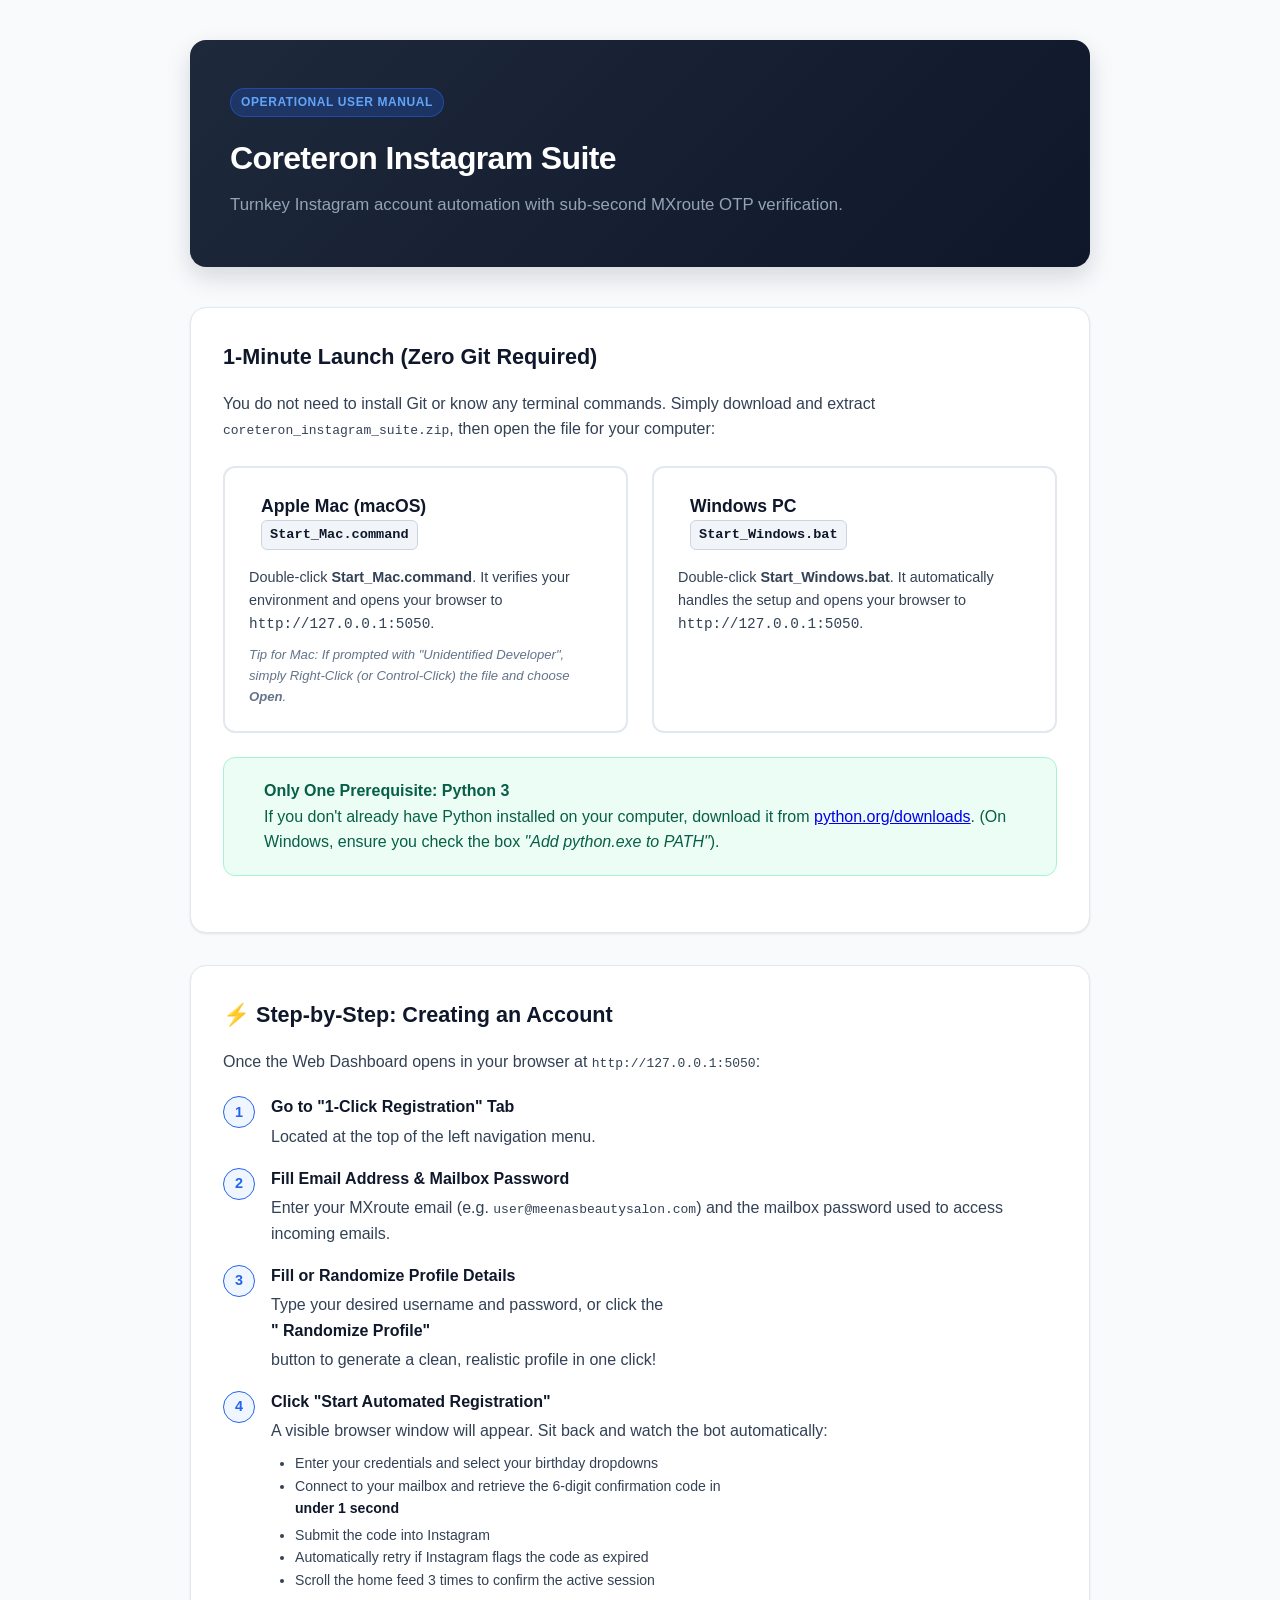
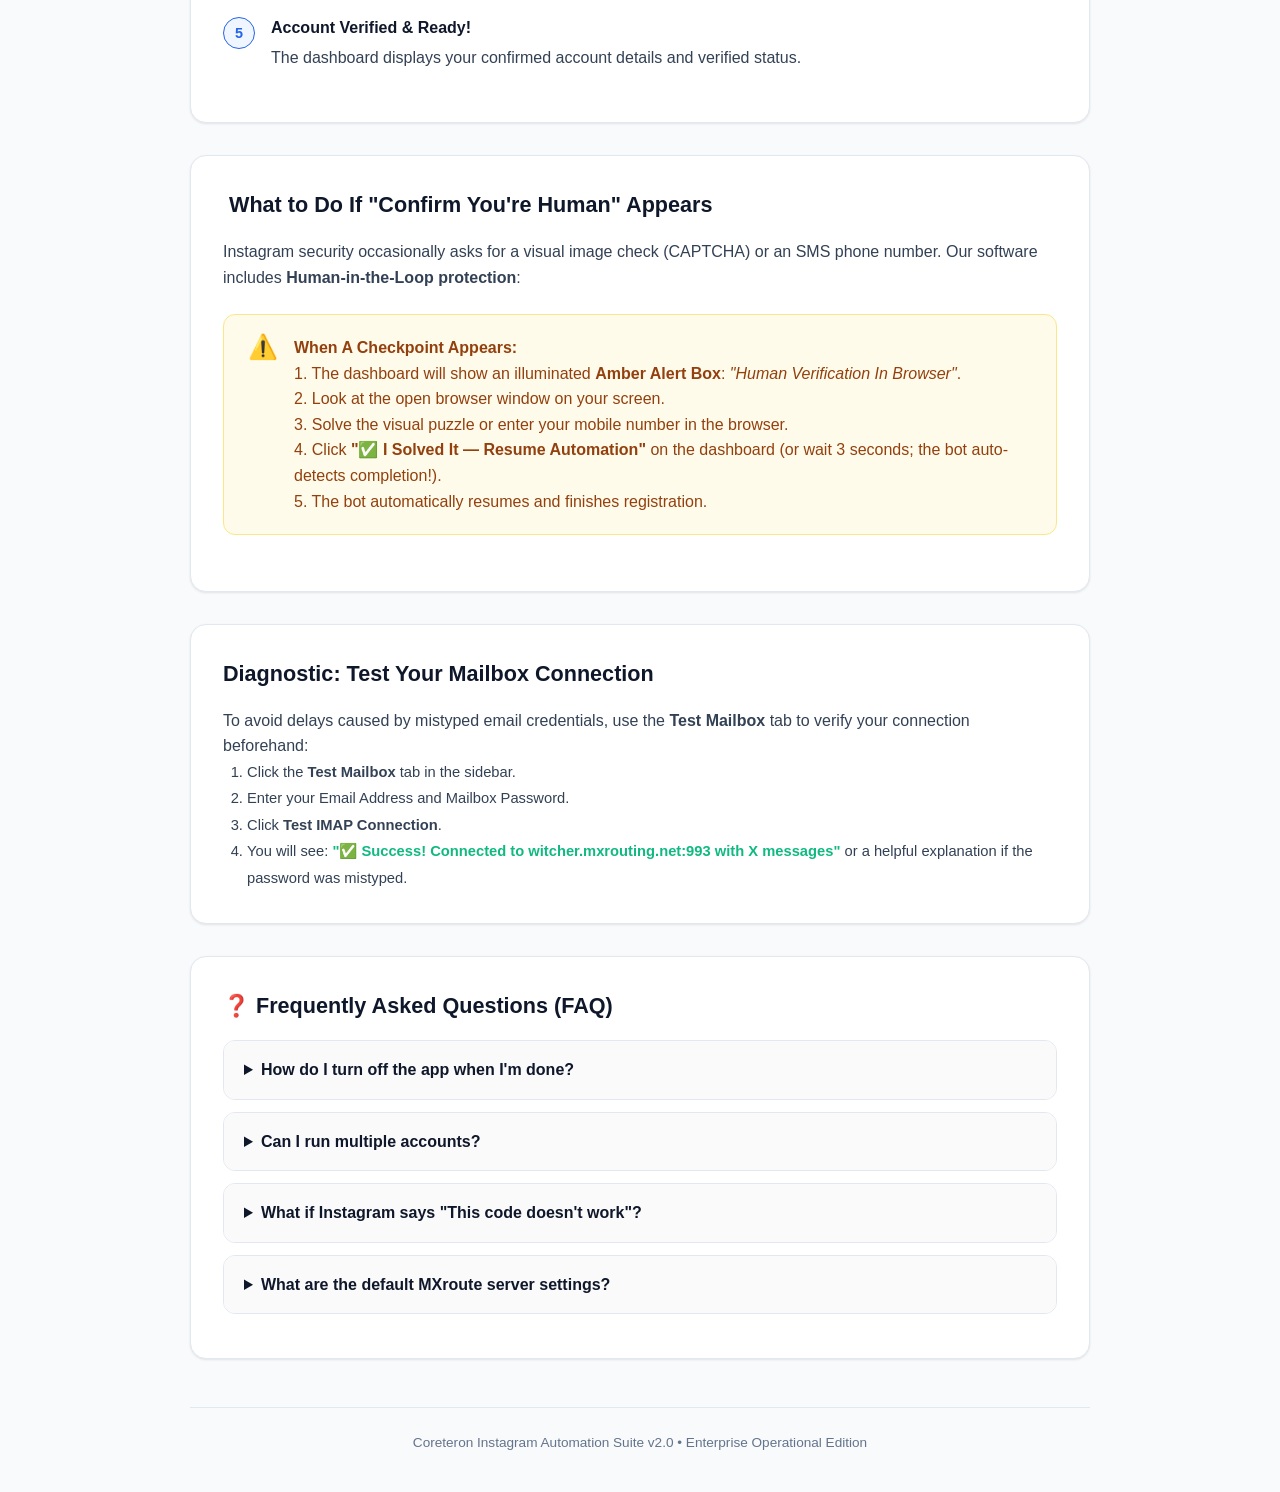
==== USER_GUIDE.html @ 6c60430a "Initial commit: Coreteron Instagram Suite v2.0" ====
<!DOCTYPE html>
<html lang="en">
<head>
    <meta charset="UTF-8">
    <meta name="viewport" content="width=device-width, initial-scale=1.0">
    <title>Coreteron Instagram Suite — Complete User Guide</title>
    <style>
        :root {
            --primary: #2563eb;
            --primary-dark: #1d4ed8;
            --primary-light: #eff6ff;
            --text-dark: #0f172a;
            --text-body: #334155;
            --text-muted: #64748b;
            --bg-page: #f8fafc;
            --bg-card: #ffffff;
            --border: #e2e8f0;
            --success: #10b981;
            --success-light: #ecfdf5;
            --warning: #f59e0b;
            --warning-light: #fffbeb;
            --radius-md: 12px;
            --radius-lg: 16px;
            --shadow-sm: 0 1px 3px rgba(0,0,0,0.06), 0 1px 2px rgba(0,0,0,0.04);
            --shadow-md: 0 4px 6px -1px rgba(0,0,0,0.07), 0 2px 4px -1px rgba(0,0,0,0.04);
        }

        * {
            box-sizing: border-box;
            margin: 0;
            padding: 0;
        }

        body {
            font-family: -apple-system, BlinkMacSystemFont, "Segoe UI", Roboto, Helvetica, Arial, sans-serif;
            background-color: var(--bg-page);
            color: var(--text-body);
            line-height: 1.6;
            padding: 2.5rem 1.5rem;
        }

        .container {
            max-width: 900px;
            margin: 0 auto;
        }

        .hero {
            background: linear-gradient(135deg, #1e293b, #0f172a);
            color: #ffffff;
            border-radius: var(--radius-lg);
            padding: 3rem 2.5rem;
            margin-bottom: 2.5rem;
            box-shadow: 0 10px 25px rgba(15, 23, 42, 0.15);
        }

        .hero h1 {
            font-size: 2rem;
            font-weight: 800;
            letter-spacing: -0.02em;
            margin-bottom: 0.5rem;
        }

        .hero p {
            color: #94a3b8;
            font-size: 1.05rem;
        }

        .badge {
            display: inline-block;
            background: rgba(37, 99, 235, 0.25);
            border: 1px solid rgba(37, 99, 235, 0.5);
            color: #60a5fa;
            font-size: 0.75rem;
            font-weight: 700;
            text-transform: uppercase;
            letter-spacing: 0.05em;
            padding: 4px 10px;
            border-radius: 9999px;
            margin-bottom: 1rem;
        }

        .card {
            background: var(--bg-card);
            border: 1px solid var(--border);
            border-radius: var(--radius-lg);
            padding: 2rem;
            margin-bottom: 2rem;
            box-shadow: var(--shadow-sm);
        }

        h2 {
            font-size: 1.35rem;
            color: var(--text-dark);
            margin-bottom: 1rem;
        }

        .platform-grid {
            display: grid;
            grid-template-columns: 1fr 1fr;
            gap: 1.5rem;
            margin: 1.5rem 0;
        }

        @media (max-width: 680px) {
            .platform-grid {
                grid-template-columns: 1fr;
            }
        }

        .platform-card {
            border: 2px solid var(--border);
            border-radius: var(--radius-md);
            padding: 1.5rem;
            background: #ffffff;
            transition: all 0.2s ease;
        }

        .platform-card:hover {
            border-color: var(--primary);
            box-shadow: var(--shadow-md);
        }

        .platform-header {
            display: flex;
            align-items: center;
            gap: 0.75rem;
            margin-bottom: 1rem;
        }

        .platform-icon {
            font-size: 1.75rem;
        }

        .platform-title {
            font-size: 1.1rem;
            font-weight: 700;
            color: var(--text-dark);
        }

        .file-pill {
            display: inline-block;
            background: #f1f5f9;
            border: 1px solid #cbd5e1;
            color: #0f172a;
            font-family: ui-monospace, monospace;
            font-weight: 600;
            padding: 3px 8px;
            border-radius: 6px;
            font-size: 0.85rem;
        }

        .step-list {
            display: flex;
            flex-direction: column;
            gap: 1rem;
            margin: 1.25rem 0;
        }

        .step-item {
            display: flex;
            align-items: flex-start;
            gap: 1rem;
        }

        .step-number {
            width: 32px;
            height: 32px;
            background: var(--primary-light);
            color: var(--primary);
            border: 1px solid var(--primary);
            border-radius: 50%;
            display: flex;
            align-items: center;
            justify-content: center;
            font-weight: 800;
            font-size: 0.9rem;
            flex-shrink: 0;
            margin-top: 2px;
        }

        .step-content strong {
            color: var(--text-dark);
            display: block;
            margin-bottom: 0.25rem;
        }

        .callout {
            border-radius: var(--radius-md);
            padding: 1.25rem 1.5rem;
            margin: 1.5rem 0;
            display: flex;
            gap: 1rem;
            align-items: flex-start;
        }

        .callout-warning {
            background-color: var(--warning-light);
            border: 1px solid #fde68a;
            color: #92400e;
        }

        .callout-success {
            background-color: var(--success-light);
            border: 1px solid #a7f3d0;
            color: #065f46;
        }

        .callout-icon {
            font-size: 1.5rem;
            line-height: 1;
        }

        details {
            border: 1px solid var(--border);
            border-radius: var(--radius-md);
            margin-bottom: 0.75rem;
            overflow: hidden;
            background: #ffffff;
        }

        summary {
            padding: 1rem 1.25rem;
            font-weight: 600;
            color: var(--text-dark);
            cursor: pointer;
            user-select: none;
            background: #fafafa;
        }

        summary:hover {
            background: #f1f5f9;
        }

        .faq-body {
            padding: 1rem 1.25rem;
            border-top: 1px solid var(--border);
            color: var(--text-body);
            font-size: 0.95rem;
        }

        .footer {
            text-align: center;
            font-size: 0.85rem;
            color: var(--text-muted);
            margin-top: 3rem;
            padding-top: 1.5rem;
            border-top: 1px solid var(--border);
        }
    </style>
</head>
<body>
    <div class="container">
        <!-- Hero Header -->
        <header class="hero">
            <div>
                <span class="badge">Operational User Manual</span>
                <h1>Coreteron Instagram Suite</h1>
                <p>Turnkey Instagram account automation with sub-second MXroute OTP verification.</p>
            </div>
        </header>

        <!-- Section 1: 1-Click Launching -->
        <div class="card">
            <h2> 1-Minute Launch (Zero Git Required)</h2>
            <p>You do not need to install Git or know any terminal commands. Simply download and extract <code>coreteron_instagram_suite.zip</code>, then open the file for your computer:</p>

            <div class="platform-grid">
                <div class="platform-card">
                    <div class="platform-header">
                        <span class="platform-icon"></span>
                        <div>
                            <div class="platform-title">Apple Mac (macOS)</div>
                            <span class="file-pill">Start_Mac.command</span>
                        </div>
                    </div>
                    <p style="font-size: 0.9rem;">Double-click <strong>Start_Mac.command</strong>. It verifies your environment and opens your browser to <code>http://127.0.0.1:5050</code>.</p>
                    <p style="font-size: 0.82rem; color: var(--text-muted); margin-top: 0.5rem;">
                        <em>Tip for Mac: If prompted with "Unidentified Developer", simply Right-Click (or Control-Click) the file and choose <strong>Open</strong>.</em>
                    </p>
                </div>

                <div class="platform-card">
                    <div class="platform-header">
                        <span class="platform-icon"></span>
                        <div>
                            <div class="platform-title">Windows PC</div>
                            <span class="file-pill">Start_Windows.bat</span>
                        </div>
                    </div>
                    <p style="font-size: 0.9rem;">Double-click <strong>Start_Windows.bat</strong>. It automatically handles the setup and opens your browser to <code>http://127.0.0.1:5050</code>.</p>
                </div>
            </div>

            <div class="callout callout-success">
                <span class="callout-icon"></span>
                <div>
                    <strong>Only One Prerequisite: Python 3</strong><br>
                    If you don't already have Python installed on your computer, download it from <a href="https://www.python.org/downloads/" target="_blank">python.org/downloads</a>. (On Windows, ensure you check the box <em>"Add python.exe to PATH"</em>).
                </div>
            </div>
        </div>

        <!-- Section 2: Step-by-Step Registration -->
        <div class="card">
            <h2>⚡ Step-by-Step: Creating an Account</h2>
            <p>Once the Web Dashboard opens in your browser at <code>http://127.0.0.1:5050</code>:</p>

            <div class="step-list">
                <div class="step-item">
                    <div class="step-number">1</div>
                    <div class="step-content">
                        <strong>Go to "1-Click Registration" Tab</strong>
                        Located at the top of the left navigation menu.
                    </div>
                </div>

                <div class="step-item">
                    <div class="step-number">2</div>
                    <div class="step-content">
                        <strong>Fill Email Address & Mailbox Password</strong>
                        Enter your MXroute email (e.g. <code>user@meenasbeautysalon.com</code>) and the mailbox password used to access incoming emails.
                    </div>
                </div>

                <div class="step-item">
                    <div class="step-number">3</div>
                    <div class="step-content">
                        <strong>Fill or Randomize Profile Details</strong>
                        Type your desired username and password, or click the <strong>" Randomize Profile"</strong> button to generate a clean, realistic profile in one click!
                    </div>
                </div>

                <div class="step-item">
                    <div class="step-number">4</div>
                    <div class="step-content">
                        <strong>Click "Start Automated Registration"</strong>
                        A visible browser window will appear. Sit back and watch the bot automatically:
                        <ul style="margin: 0.5rem 0 0.5rem 1.5rem; font-size: 0.88rem;">
                            <li>Enter your credentials and select your birthday dropdowns</li>
                            <li>Connect to your mailbox and retrieve the 6-digit confirmation code in <strong>under 1 second</strong></li>
                            <li>Submit the code into Instagram</li>
                            <li>Automatically retry if Instagram flags the code as expired</li>
                            <li>Scroll the home feed 3 times to confirm the active session</li>
                        </ul>
                    </div>
                </div>

                <div class="step-item">
                    <div class="step-number">5</div>
                    <div class="step-content">
                        <strong>Account Verified & Ready!</strong>
                        The dashboard displays your confirmed account details and verified status.
                    </div>
                </div>
            </div>
        </div>

        <!-- Section 3: Human Verification Safeguard -->
        <div class="card">
            <h2>️ What to Do If "Confirm You're Human" Appears</h2>
            <p>Instagram security occasionally asks for a visual image check (CAPTCHA) or an SMS phone number. Our software includes <strong>Human-in-the-Loop protection</strong>:</p>

            <div class="callout callout-warning">
                <span class="callout-icon">⚠️</span>
                <div>
                    <strong>When A Checkpoint Appears:</strong><br>
                    1. The dashboard will show an illuminated <strong>Amber Alert Box</strong>: <em>"Human Verification In Browser"</em>.<br>
                    2. Look at the open browser window on your screen.<br>
                    3. Solve the visual puzzle or enter your mobile number in the browser.<br>
                    4. Click <strong>"✅ I Solved It — Resume Automation"</strong> on the dashboard (or wait 3 seconds; the bot auto-detects completion!).<br>
                    5. The bot automatically resumes and finishes registration.
                </div>
            </div>
        </div>

        <!-- Section 4: Testing Mailbox First -->
        <div class="card">
            <h2> Diagnostic: Test Your Mailbox Connection</h2>
            <p>To avoid delays caused by mistyped email credentials, use the <strong>Test Mailbox</strong> tab to verify your connection beforehand:</p>
            <ol style="margin-left: 1.5rem; font-size: 0.92rem; line-height: 1.8;">
                <li>Click the <strong>Test Mailbox</strong> tab in the sidebar.</li>
                <li>Enter your Email Address and Mailbox Password.</li>
                <li>Click <strong>Test IMAP Connection</strong>.</li>
                <li>You will see:
                    <span style="color: var(--success); font-weight: 600;">"✅ Success! Connected to witcher.mxrouting.net:993 with X messages"</span>
                    or a helpful explanation if the password was mistyped.
                </li>
            </ol>
        </div>

        <!-- Section 5: Quick Reference & FAQs -->
        <div class="card">
            <h2>❓ Frequently Asked Questions (FAQ)</h2>

            <details>
                <summary>How do I turn off the app when I'm done?</summary>
                <div class="faq-body">
                    Simply close your web browser tab, then close the Terminal or Command Prompt window (or press <code>Ctrl + C</code>).
                </div>
            </details>

            <details>
                <summary>Can I run multiple accounts?</summary>
                <div class="faq-body">
                    Yes! You can run accounts one by one on the 1-Click Registration tab, or use the pre-built <code>accounts_template.xlsx</code> Excel template.
                </div>
            </details>

            <details>
                <summary>What if Instagram says "This code doesn't work"?</summary>
                <div class="faq-body">
                    You do not need to do anything! The bot includes built-in self-healing: it automatically clicks "Get a new code", waits 3 seconds, reads the fresh code from your mailbox, and re-submits automatically.
                </div>
            </details>

            <details>
                <summary>What are the default MXroute server settings?</summary>
                <div class="faq-body">
                    <strong>IMAP Server:</strong> <code>witcher.mxrouting.net</code><br>
                    <strong>Port:</strong> <code>993</code> (SSL encrypted)
                </div>
            </details>
        </div>

        <footer class="footer">
            Coreteron Instagram Automation Suite v2.0 • Enterprise Operational Edition
        </footer>
    </div>
</body>
</html>
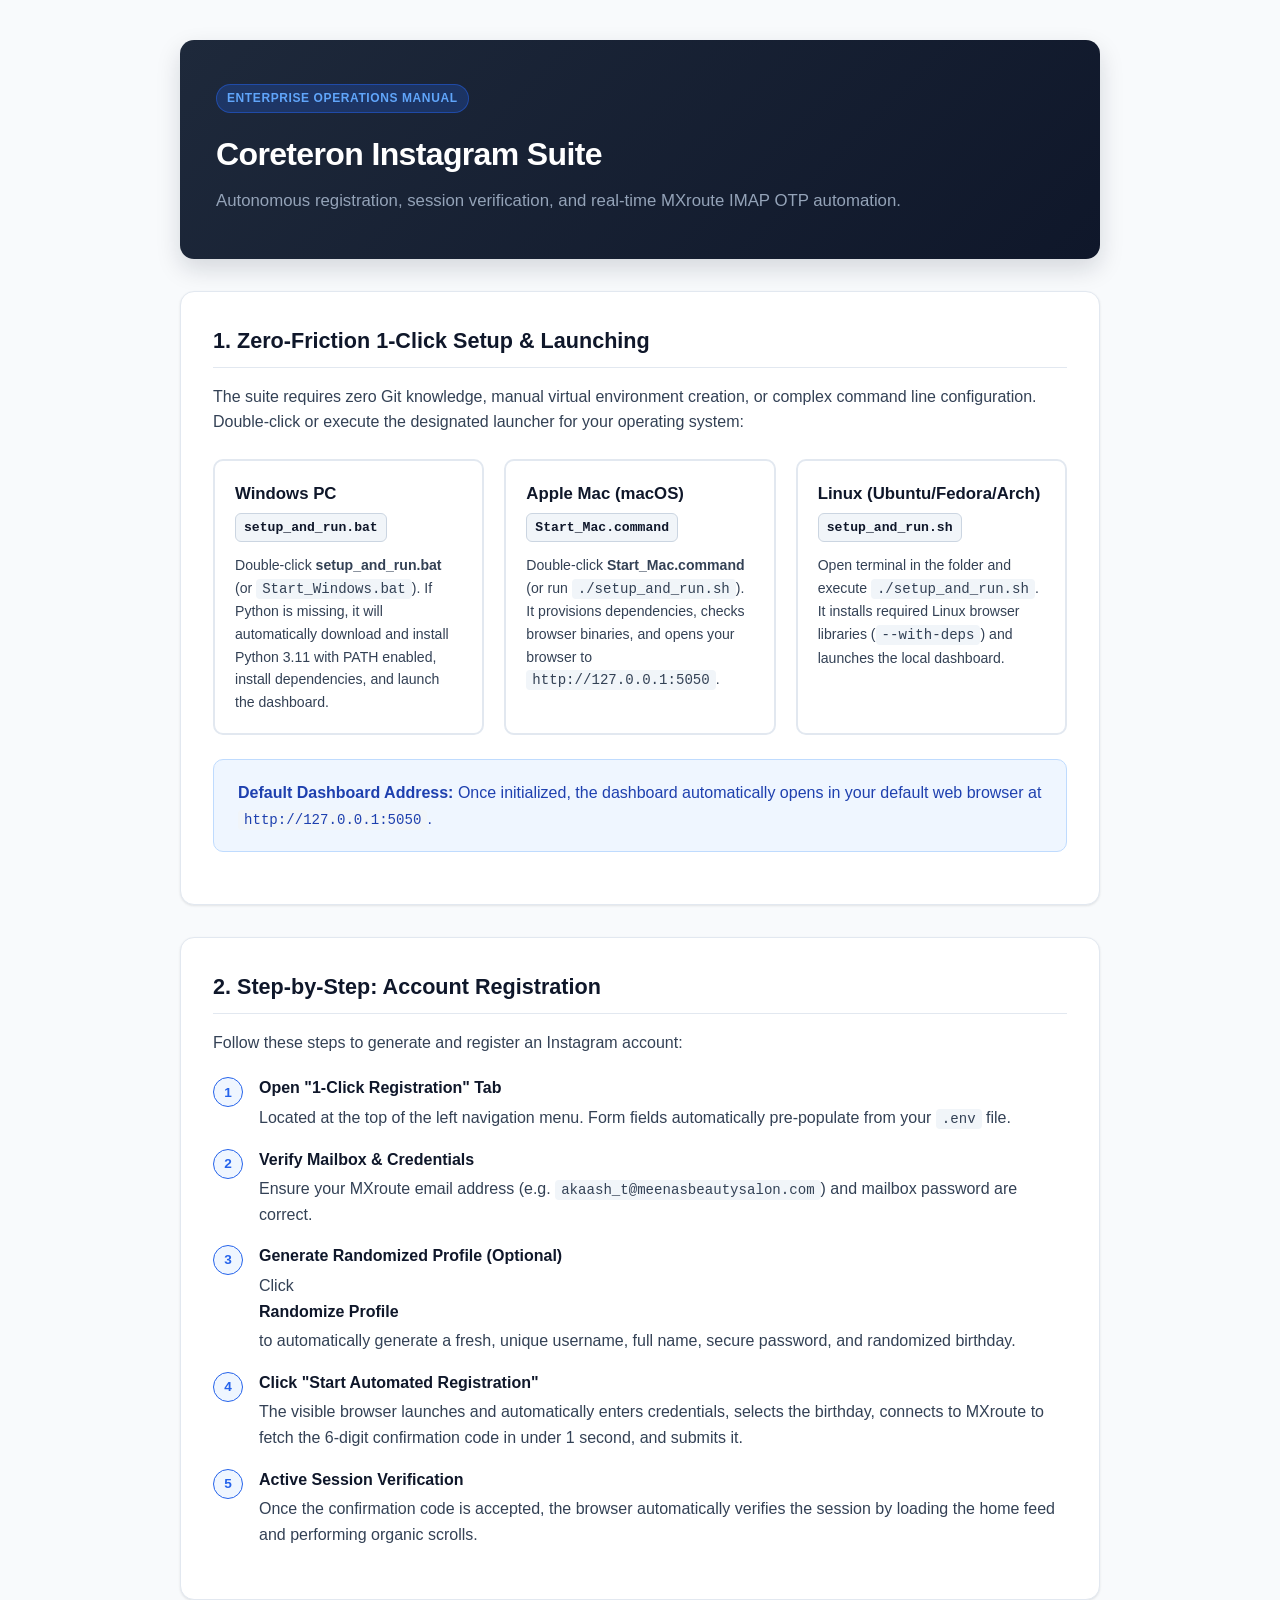
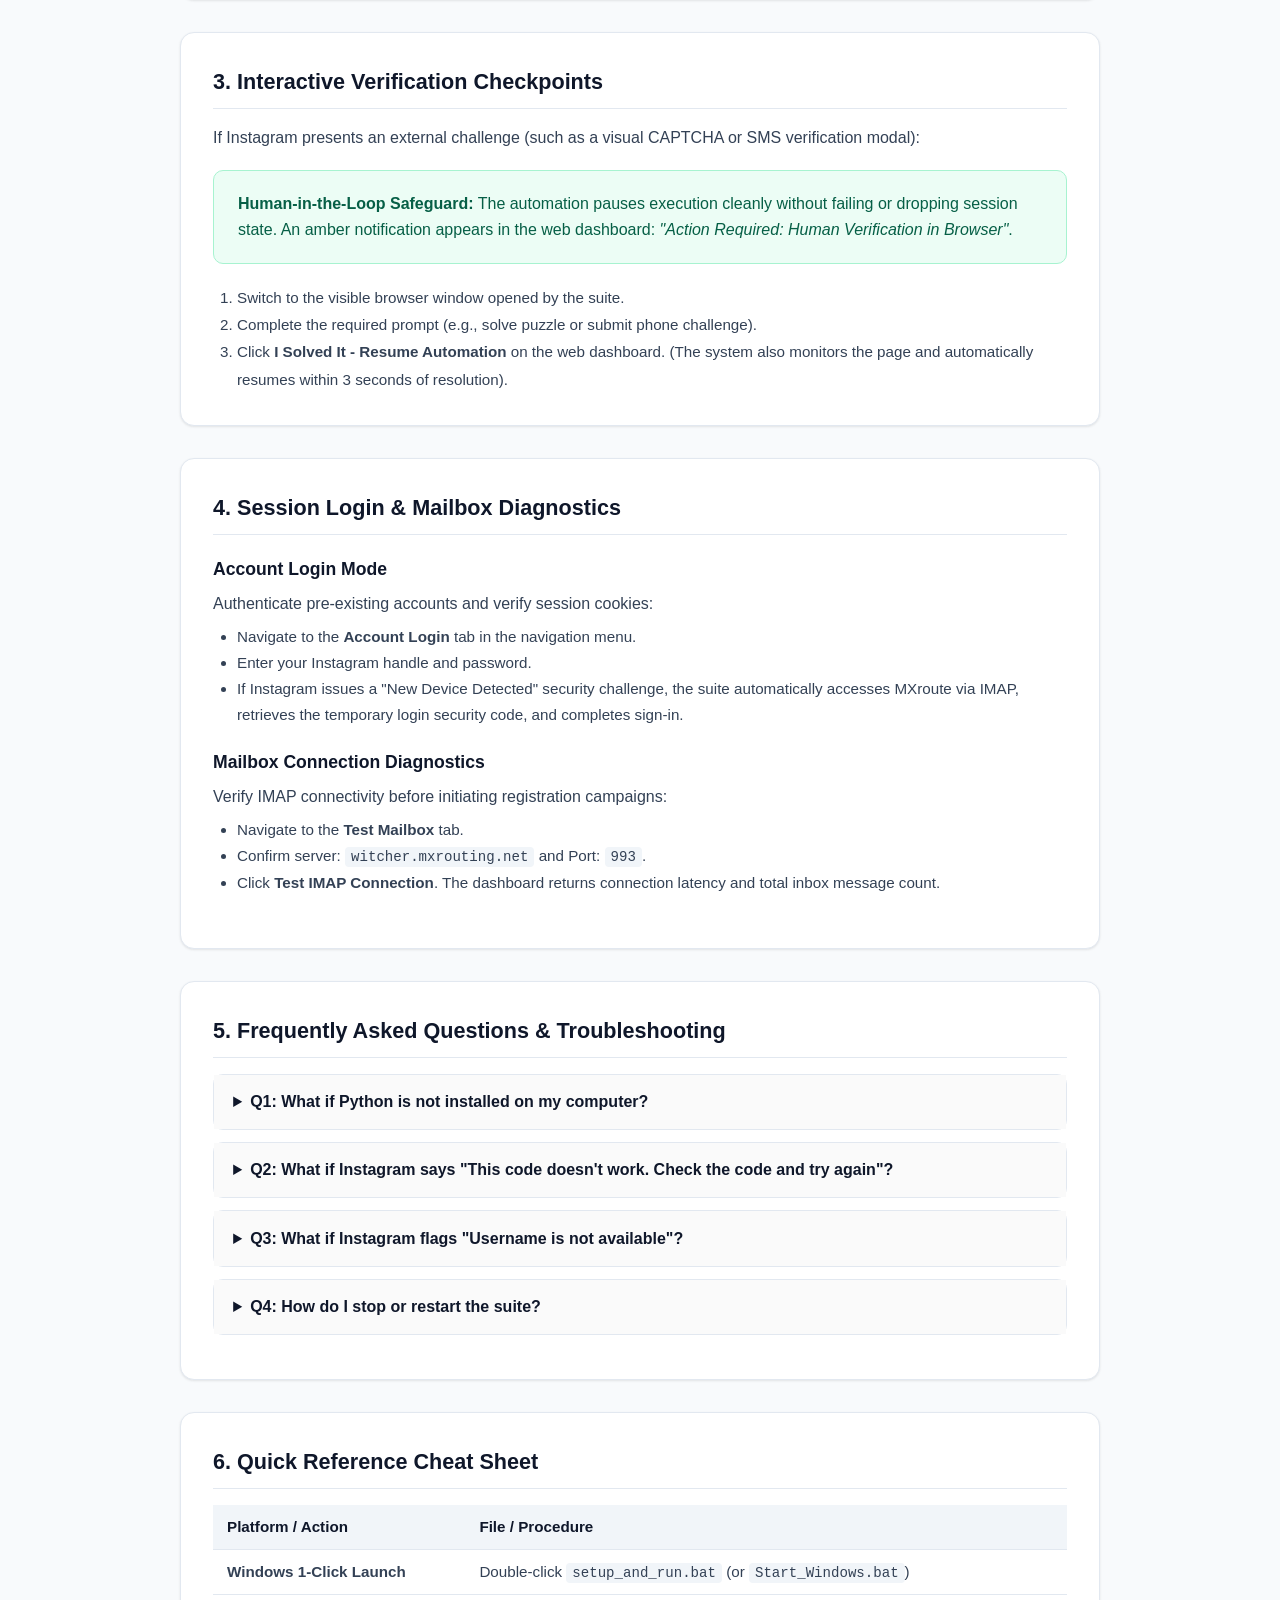
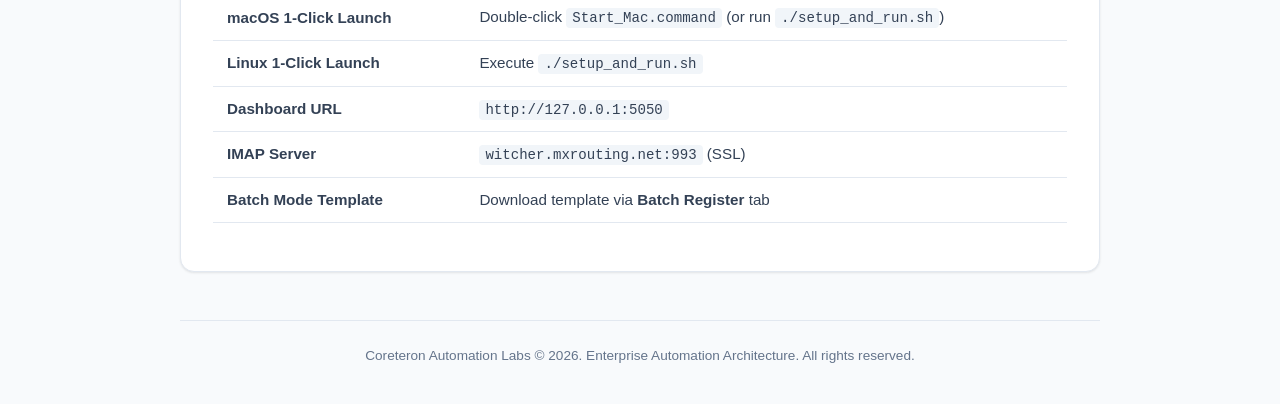
==== commit 4b6c7443: "Update enterprise user guide documentation and interactive HTML guide" ====
--- a/USER_GUIDE.html
+++ b/USER_GUIDE.html
@@ -3,7 +3,7 @@
 <head>
     <meta charset="UTF-8">
     <meta name="viewport" content="width=device-width, initial-scale=1.0">
-    <title>Coreteron Instagram Suite — Complete User Guide</title>
+    <title>Coreteron Instagram Suite - Operations Manual</title>
     <style>
         :root {
             --primary: #2563eb;
@@ -19,8 +19,8 @@
             --success-light: #ecfdf5;
             --warning: #f59e0b;
             --warning-light: #fffbeb;
-            --radius-md: 12px;
-            --radius-lg: 16px;
+            --radius-md: 10px;
+            --radius-lg: 14px;
             --shadow-sm: 0 1px 3px rgba(0,0,0,0.06), 0 1px 2px rgba(0,0,0,0.04);
             --shadow-md: 0 4px 6px -1px rgba(0,0,0,0.07), 0 2px 4px -1px rgba(0,0,0,0.04);
         }
@@ -40,7 +40,7 @@
         }
 
         .container {
-            max-width: 900px;
+            max-width: 920px;
             margin: 0 auto;
         }
 
@@ -48,8 +48,8 @@
             background: linear-gradient(135deg, #1e293b, #0f172a);
             color: #ffffff;
             border-radius: var(--radius-lg);
-            padding: 3rem 2.5rem;
-            margin-bottom: 2.5rem;
+            padding: 2.75rem 2.25rem;
+            margin-bottom: 2rem;
             box-shadow: 0 10px 25px rgba(15, 23, 42, 0.15);
         }
 
@@ -92,16 +92,24 @@
             font-size: 1.35rem;
             color: var(--text-dark);
             margin-bottom: 1rem;
+            border-bottom: 1px solid var(--border);
+            padding-bottom: 0.5rem;
+        }
+
+        h3 {
+            font-size: 1.1rem;
+            color: var(--text-dark);
+            margin: 1.25rem 0 0.5rem 0;
         }
 
         .platform-grid {
             display: grid;
-            grid-template-columns: 1fr 1fr;
-            gap: 1.5rem;
+            grid-template-columns: repeat(3, 1fr);
+            gap: 1.25rem;
             margin: 1.5rem 0;
         }
 
-        @media (max-width: 680px) {
+        @media (max-width: 800px) {
             .platform-grid {
                 grid-template-columns: 1fr;
             }
@@ -110,7 +118,7 @@
         .platform-card {
             border: 2px solid var(--border);
             border-radius: var(--radius-md);
-            padding: 1.5rem;
+            padding: 1.25rem;
             background: #ffffff;
             transition: all 0.2s ease;
         }
@@ -121,20 +129,14 @@
         }
 
         .platform-header {
-            display: flex;
-            align-items: center;
-            gap: 0.75rem;
-            margin-bottom: 1rem;
-        }
-
-        .platform-icon {
-            font-size: 1.75rem;
+            margin-bottom: 0.75rem;
         }
 
         .platform-title {
-            font-size: 1.1rem;
+            font-size: 1.05rem;
             font-weight: 700;
             color: var(--text-dark);
+            margin-bottom: 0.35rem;
         }
 
         .file-pill {
@@ -146,7 +148,7 @@
             font-weight: 600;
             padding: 3px 8px;
             border-radius: 6px;
-            font-size: 0.85rem;
+            font-size: 0.82rem;
         }
 
         .step-list {
@@ -163,8 +165,8 @@
         }
 
         .step-number {
-            width: 32px;
-            height: 32px;
+            width: 30px;
+            height: 30px;
             background: var(--primary-light);
             color: var(--primary);
             border: 1px solid var(--primary);
@@ -173,7 +175,7 @@
             align-items: center;
             justify-content: center;
             font-weight: 800;
-            font-size: 0.9rem;
+            font-size: 0.85rem;
             flex-shrink: 0;
             margin-top: 2px;
         }
@@ -187,16 +189,13 @@
         .callout {
             border-radius: var(--radius-md);
             padding: 1.25rem 1.5rem;
-            margin: 1.5rem 0;
-            display: flex;
-            gap: 1rem;
-            align-items: flex-start;
-        }
-
-        .callout-warning {
-            background-color: var(--warning-light);
-            border: 1px solid #fde68a;
-            color: #92400e;
+            margin: 1.25rem 0;
+        }
+
+        .callout-info {
+            background-color: var(--primary-light);
+            border: 1px solid #bfdbfe;
+            color: #1e40af;
         }
 
         .callout-success {
@@ -205,25 +204,45 @@
             color: #065f46;
         }
 
-        .callout-icon {
-            font-size: 1.5rem;
-            line-height: 1;
+        table {
+            width: 100%;
+            border-collapse: collapse;
+            margin: 1rem 0;
+            font-size: 0.95rem;
+        }
+
+        th, td {
+            text-align: left;
+            padding: 10px 14px;
+            border-bottom: 1px solid var(--border);
+        }
+
+        th {
+            background: #f1f5f9;
+            color: var(--text-dark);
+            font-weight: 700;
+        }
+
+        code {
+            font-family: ui-monospace, monospace;
+            background: #f1f5f9;
+            padding: 2px 6px;
+            border-radius: 4px;
+            font-size: 0.88rem;
         }
 
         details {
             border: 1px solid var(--border);
             border-radius: var(--radius-md);
             margin-bottom: 0.75rem;
-            overflow: hidden;
             background: #ffffff;
         }
 
         summary {
-            padding: 1rem 1.25rem;
+            padding: 0.9rem 1.2rem;
             font-weight: 600;
             color: var(--text-dark);
             cursor: pointer;
-            user-select: none;
             background: #fafafa;
         }
 
@@ -232,10 +251,10 @@
         }
 
         .faq-body {
-            padding: 1rem 1.25rem;
+            padding: 1rem 1.2rem;
             border-top: 1px solid var(--border);
             color: var(--text-body);
-            font-size: 0.95rem;
+            font-size: 0.92rem;
         }
 
         .footer {
@@ -250,83 +269,78 @@
 </head>
 <body>
     <div class="container">
-        <!-- Hero Header -->
+        <!-- Header -->
         <header class="hero">
             <div>
-                <span class="badge">Operational User Manual</span>
+                <span class="badge">Enterprise Operations Manual</span>
                 <h1>Coreteron Instagram Suite</h1>
-                <p>Turnkey Instagram account automation with sub-second MXroute OTP verification.</p>
+                <p>Autonomous registration, session verification, and real-time MXroute IMAP OTP automation.</p>
             </div>
         </header>
 
         <!-- Section 1: 1-Click Launching -->
         <div class="card">
-            <h2> 1-Minute Launch (Zero Git Required)</h2>
-            <p>You do not need to install Git or know any terminal commands. Simply download and extract <code>coreteron_instagram_suite.zip</code>, then open the file for your computer:</p>
+            <h2>1. Zero-Friction 1-Click Setup & Launching</h2>
+            <p>The suite requires zero Git knowledge, manual virtual environment creation, or complex command line configuration. Double-click or execute the designated launcher for your operating system:</p>
 
             <div class="platform-grid">
                 <div class="platform-card">
                     <div class="platform-header">
-                        <span class="platform-icon"></span>
-                        <div>
-                            <div class="platform-title">Apple Mac (macOS)</div>
-                            <span class="file-pill">Start_Mac.command</span>
-                        </div>
-                    </div>
-                    <p style="font-size: 0.9rem;">Double-click <strong>Start_Mac.command</strong>. It verifies your environment and opens your browser to <code>http://127.0.0.1:5050</code>.</p>
-                    <p style="font-size: 0.82rem; color: var(--text-muted); margin-top: 0.5rem;">
-                        <em>Tip for Mac: If prompted with "Unidentified Developer", simply Right-Click (or Control-Click) the file and choose <strong>Open</strong>.</em>
-                    </p>
+                        <div class="platform-title">Windows PC</div>
+                        <span class="file-pill">setup_and_run.bat</span>
+                    </div>
+                    <p style="font-size: 0.88rem;">Double-click <strong>setup_and_run.bat</strong> (or <code>Start_Windows.bat</code>). If Python is missing, it will automatically download and install Python 3.11 with PATH enabled, install dependencies, and launch the dashboard.</p>
                 </div>
 
                 <div class="platform-card">
                     <div class="platform-header">
-                        <span class="platform-icon"></span>
-                        <div>
-                            <div class="platform-title">Windows PC</div>
-                            <span class="file-pill">Start_Windows.bat</span>
-                        </div>
-                    </div>
-                    <p style="font-size: 0.9rem;">Double-click <strong>Start_Windows.bat</strong>. It automatically handles the setup and opens your browser to <code>http://127.0.0.1:5050</code>.</p>
+                        <div class="platform-title">Apple Mac (macOS)</div>
+                        <span class="file-pill">Start_Mac.command</span>
+                    </div>
+                    <p style="font-size: 0.88rem;">Double-click <strong>Start_Mac.command</strong> (or run <code>./setup_and_run.sh</code>). It provisions dependencies, checks browser binaries, and opens your browser to <code>http://127.0.0.1:5050</code>.</p>
+                </div>
+
+                <div class="platform-card">
+                    <div class="platform-header">
+                        <div class="platform-title">Linux (Ubuntu/Fedora/Arch)</div>
+                        <span class="file-pill">setup_and_run.sh</span>
+                    </div>
+                    <p style="font-size: 0.88rem;">Open terminal in the folder and execute <code>./setup_and_run.sh</code>. It installs required Linux browser libraries (<code>--with-deps</code>) and launches the local dashboard.</p>
                 </div>
             </div>
 
-            <div class="callout callout-success">
-                <span class="callout-icon"></span>
-                <div>
-                    <strong>Only One Prerequisite: Python 3</strong><br>
-                    If you don't already have Python installed on your computer, download it from <a href="https://www.python.org/downloads/" target="_blank">python.org/downloads</a>. (On Windows, ensure you check the box <em>"Add python.exe to PATH"</em>).
-                </div>
+            <div class="callout callout-info">
+                <strong>Default Dashboard Address:</strong> Once initialized, the dashboard automatically opens in your default web browser at <code>http://127.0.0.1:5050</code>.
             </div>
         </div>
 
         <!-- Section 2: Step-by-Step Registration -->
         <div class="card">
-            <h2>⚡ Step-by-Step: Creating an Account</h2>
-            <p>Once the Web Dashboard opens in your browser at <code>http://127.0.0.1:5050</code>:</p>
+            <h2>2. Step-by-Step: Account Registration</h2>
+            <p>Follow these steps to generate and register an Instagram account:</p>
 
             <div class="step-list">
                 <div class="step-item">
                     <div class="step-number">1</div>
                     <div class="step-content">
-                        <strong>Go to "1-Click Registration" Tab</strong>
-                        Located at the top of the left navigation menu.
+                        <strong>Open "1-Click Registration" Tab</strong>
+                        Located at the top of the left navigation menu. Form fields automatically pre-populate from your <code>.env</code> file.
                     </div>
                 </div>
 
                 <div class="step-item">
                     <div class="step-number">2</div>
                     <div class="step-content">
-                        <strong>Fill Email Address & Mailbox Password</strong>
-                        Enter your MXroute email (e.g. <code>user@meenasbeautysalon.com</code>) and the mailbox password used to access incoming emails.
+                        <strong>Verify Mailbox & Credentials</strong>
+                        Ensure your MXroute email address (e.g. <code>akaash_t@meenasbeautysalon.com</code>) and mailbox password are correct.
                     </div>
                 </div>
 
                 <div class="step-item">
                     <div class="step-number">3</div>
                     <div class="step-content">
-                        <strong>Fill or Randomize Profile Details</strong>
-                        Type your desired username and password, or click the <strong>" Randomize Profile"</strong> button to generate a clean, realistic profile in one click!
+                        <strong>Generate Randomized Profile (Optional)</strong>
+                        Click <strong>Randomize Profile</strong> to automatically generate a fresh, unique username, full name, secure password, and randomized birthday.
                     </div>
                 </div>
 
@@ -334,97 +348,132 @@
                     <div class="step-number">4</div>
                     <div class="step-content">
                         <strong>Click "Start Automated Registration"</strong>
-                        A visible browser window will appear. Sit back and watch the bot automatically:
-                        <ul style="margin: 0.5rem 0 0.5rem 1.5rem; font-size: 0.88rem;">
-                            <li>Enter your credentials and select your birthday dropdowns</li>
-                            <li>Connect to your mailbox and retrieve the 6-digit confirmation code in <strong>under 1 second</strong></li>
-                            <li>Submit the code into Instagram</li>
-                            <li>Automatically retry if Instagram flags the code as expired</li>
-                            <li>Scroll the home feed 3 times to confirm the active session</li>
-                        </ul>
+                        The visible browser launches and automatically enters credentials, selects the birthday, connects to MXroute to fetch the 6-digit confirmation code in under 1 second, and submits it.
                     </div>
                 </div>
 
                 <div class="step-item">
                     <div class="step-number">5</div>
                     <div class="step-content">
-                        <strong>Account Verified & Ready!</strong>
-                        The dashboard displays your confirmed account details and verified status.
+                        <strong>Active Session Verification</strong>
+                        Once the confirmation code is accepted, the browser automatically verifies the session by loading the home feed and performing organic scrolls.
                     </div>
                 </div>
             </div>
         </div>
 
-        <!-- Section 3: Human Verification Safeguard -->
-        <div class="card">
-            <h2>️ What to Do If "Confirm You're Human" Appears</h2>
-            <p>Instagram security occasionally asks for a visual image check (CAPTCHA) or an SMS phone number. Our software includes <strong>Human-in-the-Loop protection</strong>:</p>
-
-            <div class="callout callout-warning">
-                <span class="callout-icon">⚠️</span>
-                <div>
-                    <strong>When A Checkpoint Appears:</strong><br>
-                    1. The dashboard will show an illuminated <strong>Amber Alert Box</strong>: <em>"Human Verification In Browser"</em>.<br>
-                    2. Look at the open browser window on your screen.<br>
-                    3. Solve the visual puzzle or enter your mobile number in the browser.<br>
-                    4. Click <strong>"✅ I Solved It — Resume Automation"</strong> on the dashboard (or wait 3 seconds; the bot auto-detects completion!).<br>
-                    5. The bot automatically resumes and finishes registration.
-                </div>
+        <!-- Section 3: Interactive Verification Checkpoints -->
+        <div class="card">
+            <h2>3. Interactive Verification Checkpoints</h2>
+            <p>If Instagram presents an external challenge (such as a visual CAPTCHA or SMS verification modal):</p>
+
+            <div class="callout callout-success">
+                <strong>Human-in-the-Loop Safeguard:</strong> The automation pauses execution cleanly without failing or dropping session state. An amber notification appears in the web dashboard: <em>"Action Required: Human Verification in Browser"</em>.
             </div>
-        </div>
-
-        <!-- Section 4: Testing Mailbox First -->
-        <div class="card">
-            <h2> Diagnostic: Test Your Mailbox Connection</h2>
-            <p>To avoid delays caused by mistyped email credentials, use the <strong>Test Mailbox</strong> tab to verify your connection beforehand:</p>
-            <ol style="margin-left: 1.5rem; font-size: 0.92rem; line-height: 1.8;">
-                <li>Click the <strong>Test Mailbox</strong> tab in the sidebar.</li>
-                <li>Enter your Email Address and Mailbox Password.</li>
-                <li>Click <strong>Test IMAP Connection</strong>.</li>
-                <li>You will see:
-                    <span style="color: var(--success); font-weight: 600;">"✅ Success! Connected to witcher.mxrouting.net:993 with X messages"</span>
-                    or a helpful explanation if the password was mistyped.
-                </li>
+
+            <ol style="margin-left: 1.5rem; line-height: 1.8; font-size: 0.95rem;">
+                <li>Switch to the visible browser window opened by the suite.</li>
+                <li>Complete the required prompt (e.g., solve puzzle or submit phone challenge).</li>
+                <li>Click <strong>I Solved It - Resume Automation</strong> on the web dashboard. (The system also monitors the page and automatically resumes within 3 seconds of resolution).</li>
             </ol>
         </div>
 
-        <!-- Section 5: Quick Reference & FAQs -->
-        <div class="card">
-            <h2>❓ Frequently Asked Questions (FAQ)</h2>
+        <!-- Section 4: Login & Diagnostics -->
+        <div class="card">
+            <h2>4. Session Login & Mailbox Diagnostics</h2>
+
+            <h3>Account Login Mode</h3>
+            <p>Authenticate pre-existing accounts and verify session cookies:</p>
+            <ul style="margin: 0.5rem 0 1.25rem 1.5rem; font-size: 0.95rem; line-height: 1.7;">
+                <li>Navigate to the <strong>Account Login</strong> tab in the navigation menu.</li>
+                <li>Enter your Instagram handle and password.</li>
+                <li>If Instagram issues a "New Device Detected" security challenge, the suite automatically accesses MXroute via IMAP, retrieves the temporary login security code, and completes sign-in.</li>
+            </ul>
+
+            <h3>Mailbox Connection Diagnostics</h3>
+            <p>Verify IMAP connectivity before initiating registration campaigns:</p>
+            <ul style="margin: 0.5rem 0 1.25rem 1.5rem; font-size: 0.95rem; line-height: 1.7;">
+                <li>Navigate to the <strong>Test Mailbox</strong> tab.</li>
+                <li>Confirm server: <code>witcher.mxrouting.net</code> and Port: <code>993</code>.</li>
+                <li>Click <strong>Test IMAP Connection</strong>. The dashboard returns connection latency and total inbox message count.</li>
+            </ul>
+        </div>
+
+        <!-- Section 5: Troubleshooting & FAQ -->
+        <div class="card">
+            <h2>5. Frequently Asked Questions & Troubleshooting</h2>
 
             <details>
-                <summary>How do I turn off the app when I'm done?</summary>
+                <summary>Q1: What if Python is not installed on my computer?</summary>
                 <div class="faq-body">
-                    Simply close your web browser tab, then close the Terminal or Command Prompt window (or press <code>Ctrl + C</code>).
+                    On Windows, <code>setup_and_run.bat</code> automatically detects missing Python and uses PowerShell to download and install Python 3.11 with PATH enabled. On macOS and Linux, <code>setup_and_run.sh</code> uses your system package manager (Homebrew, apt, dnf, or pacman). You can also install manually from <a href="https://www.python.org/downloads/" target="_blank">python.org/downloads</a>.
                 </div>
             </details>
 
             <details>
-                <summary>Can I run multiple accounts?</summary>
+                <summary>Q2: What if Instagram says "This code doesn't work. Check the code and try again"?</summary>
                 <div class="faq-body">
-                    Yes! You can run accounts one by one on the 1-Click Registration tab, or use the pre-built <code>accounts_template.xlsx</code> Excel template.
+                    The engine automatically handles expired codes: it clicks the request replacement code button on Instagram, listens to MXroute IMAP for the new email, and inputs the fresh code without manual intervention.
                 </div>
             </details>
 
             <details>
-                <summary>What if Instagram says "This code doesn't work"?</summary>
+                <summary>Q3: What if Instagram flags "Username is not available"?</summary>
                 <div class="faq-body">
-                    You do not need to do anything! The bot includes built-in self-healing: it automatically clicks "Get a new code", waits 3 seconds, reads the fresh code from your mailbox, and re-submits automatically.
+                    The engine features autonomous collision resolution: it detects the availability warning, appends randomized alphanumeric characters to the handle, and retries registration.
                 </div>
             </details>
 
             <details>
-                <summary>What are the default MXroute server settings?</summary>
+                <summary>Q4: How do I stop or restart the suite?</summary>
                 <div class="faq-body">
-                    <strong>IMAP Server:</strong> <code>witcher.mxrouting.net</code><br>
-                    <strong>Port:</strong> <code>993</code> (SSL encrypted)
+                    Close the browser tab and press <code>Ctrl + C</code> in the Terminal or Command Prompt window. To restart, run your 1-click launcher again.
                 </div>
             </details>
         </div>
 
-        <footer class="footer">
-            Coreteron Instagram Automation Suite v2.0 • Enterprise Operational Edition
-        </footer>
+        <!-- Section 6: Quick Reference -->
+        <div class="card">
+            <h2>6. Quick Reference Cheat Sheet</h2>
+            <table>
+                <thead>
+                    <tr>
+                        <th>Platform / Action</th>
+                        <th>File / Procedure</th>
+                    </tr>
+                </thead>
+                <tbody>
+                    <tr>
+                        <td><strong>Windows 1-Click Launch</strong></td>
+                        <td>Double-click <code>setup_and_run.bat</code> (or <code>Start_Windows.bat</code>)</td>
+                    </tr>
+                    <tr>
+                        <td><strong>macOS 1-Click Launch</strong></td>
+                        <td>Double-click <code>Start_Mac.command</code> (or run <code>./setup_and_run.sh</code>)</td>
+                    </tr>
+                    <tr>
+                        <td><strong>Linux 1-Click Launch</strong></td>
+                        <td>Execute <code>./setup_and_run.sh</code></td>
+                    </tr>
+                    <tr>
+                        <td><strong>Dashboard URL</strong></td>
+                        <td><code>http://127.0.0.1:5050</code></td>
+                    </tr>
+                    <tr>
+                        <td><strong>IMAP Server</strong></td>
+                        <td><code>witcher.mxrouting.net:993</code> (SSL)</td>
+                    </tr>
+                    <tr>
+                        <td><strong>Batch Mode Template</strong></td>
+                        <td>Download template via <strong>Batch Register</strong> tab</td>
+                    </tr>
+                </tbody>
+            </table>
+        </div>
+
+        <div class="footer">
+            Coreteron Automation Labs &copy; 2026. Enterprise Automation Architecture. All rights reserved.
+        </div>
     </div>
 </body>
 </html>
